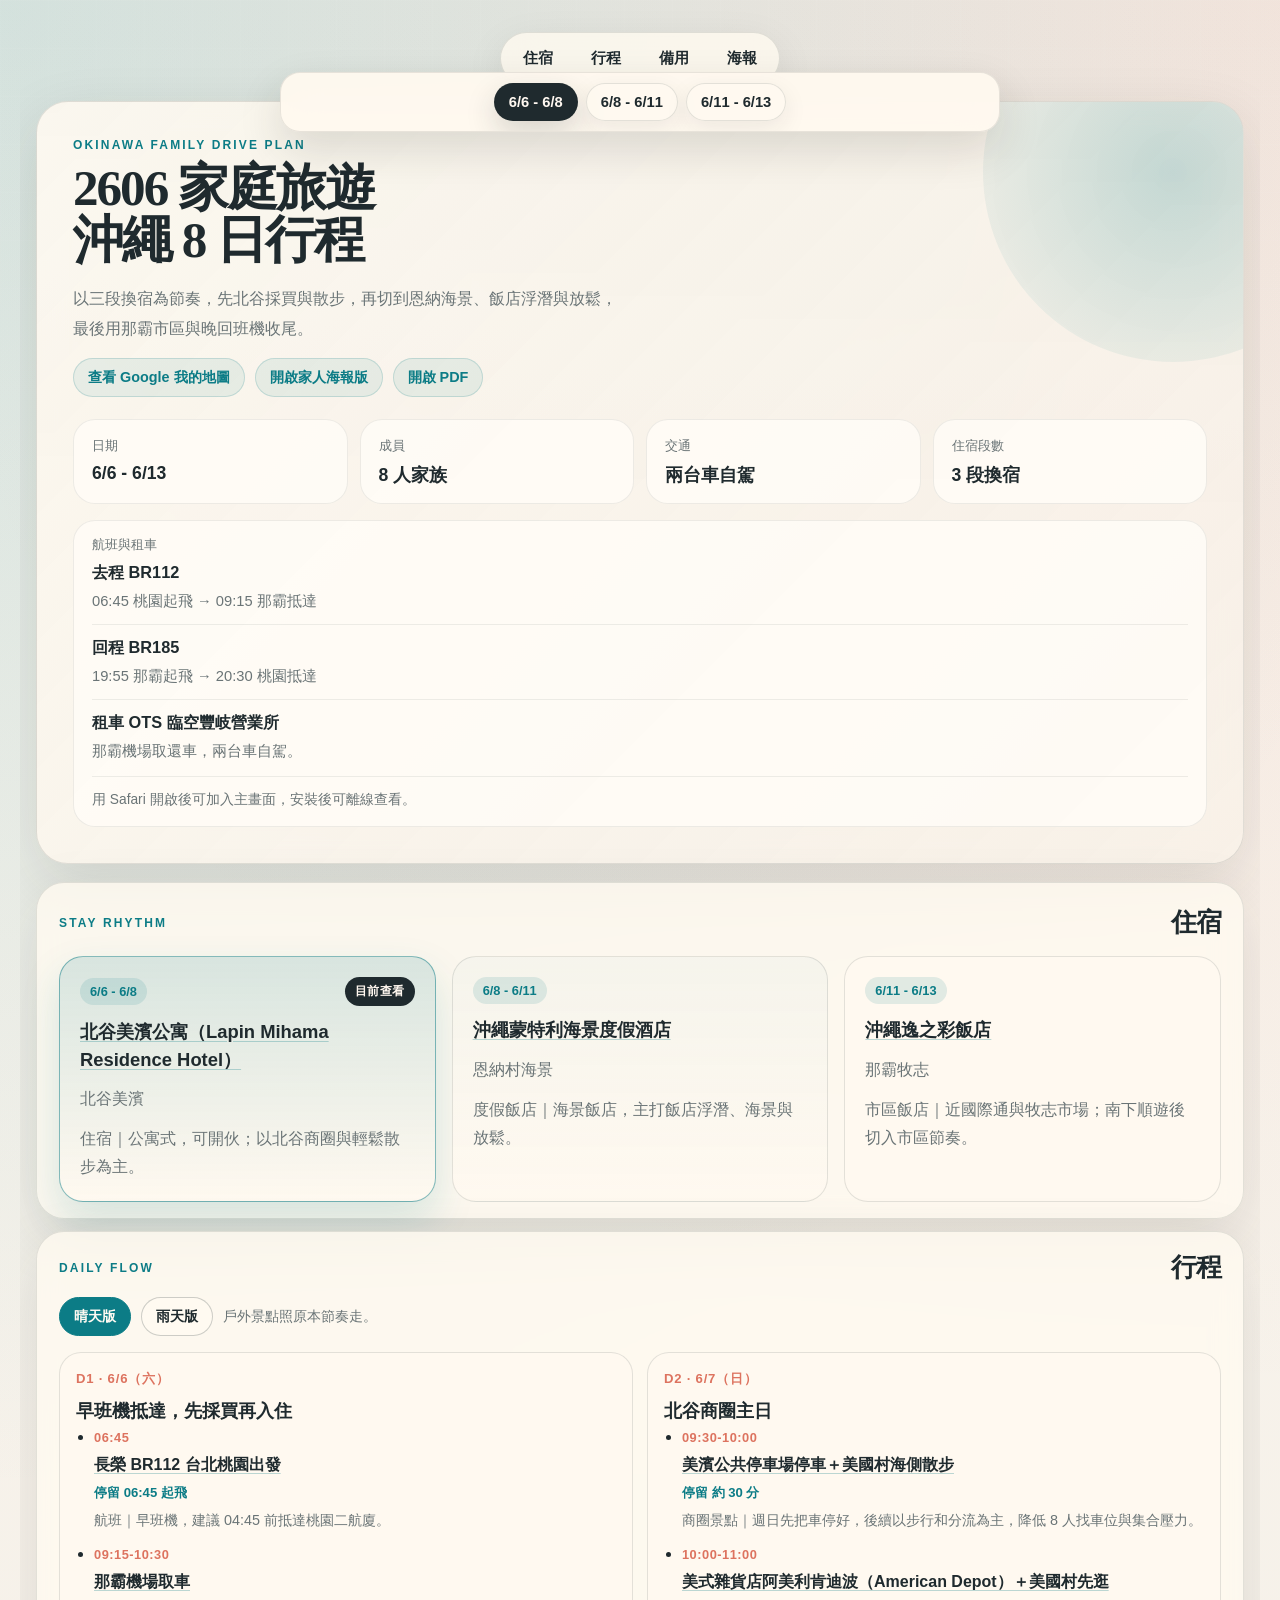
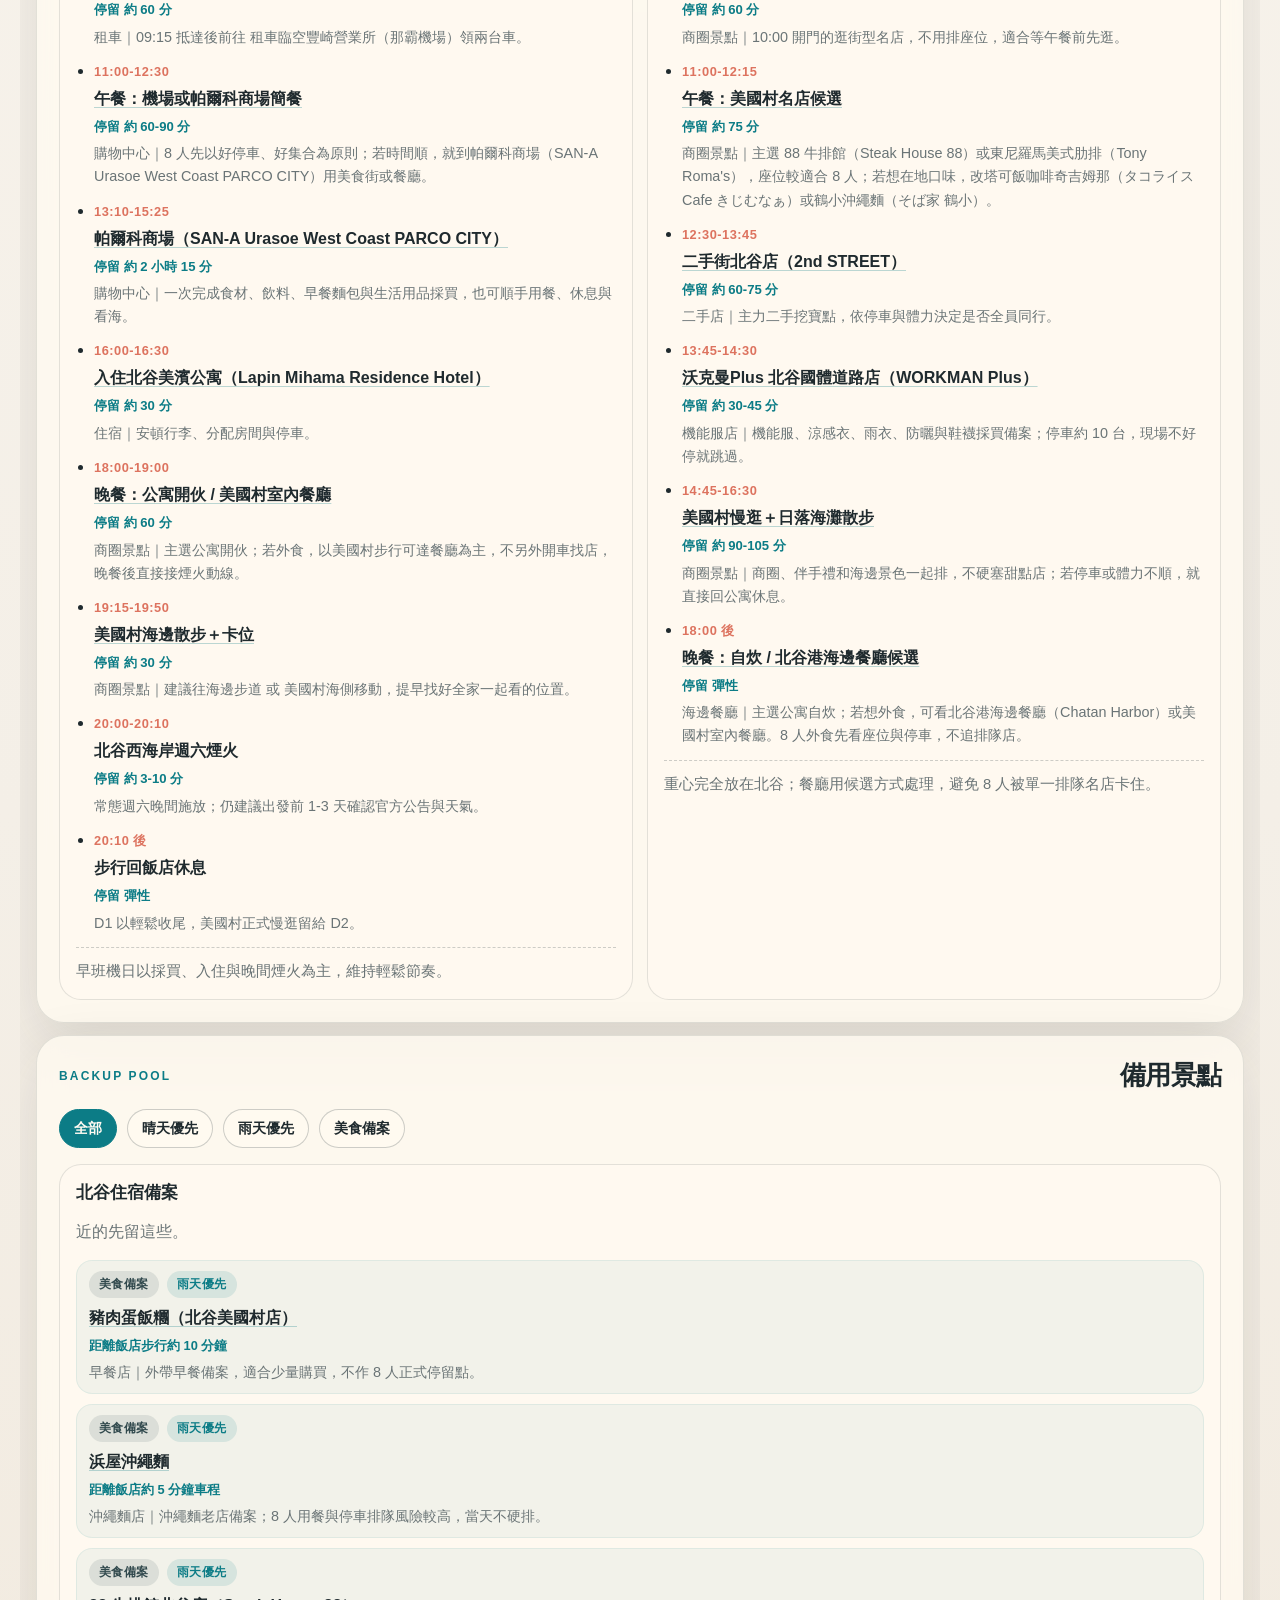
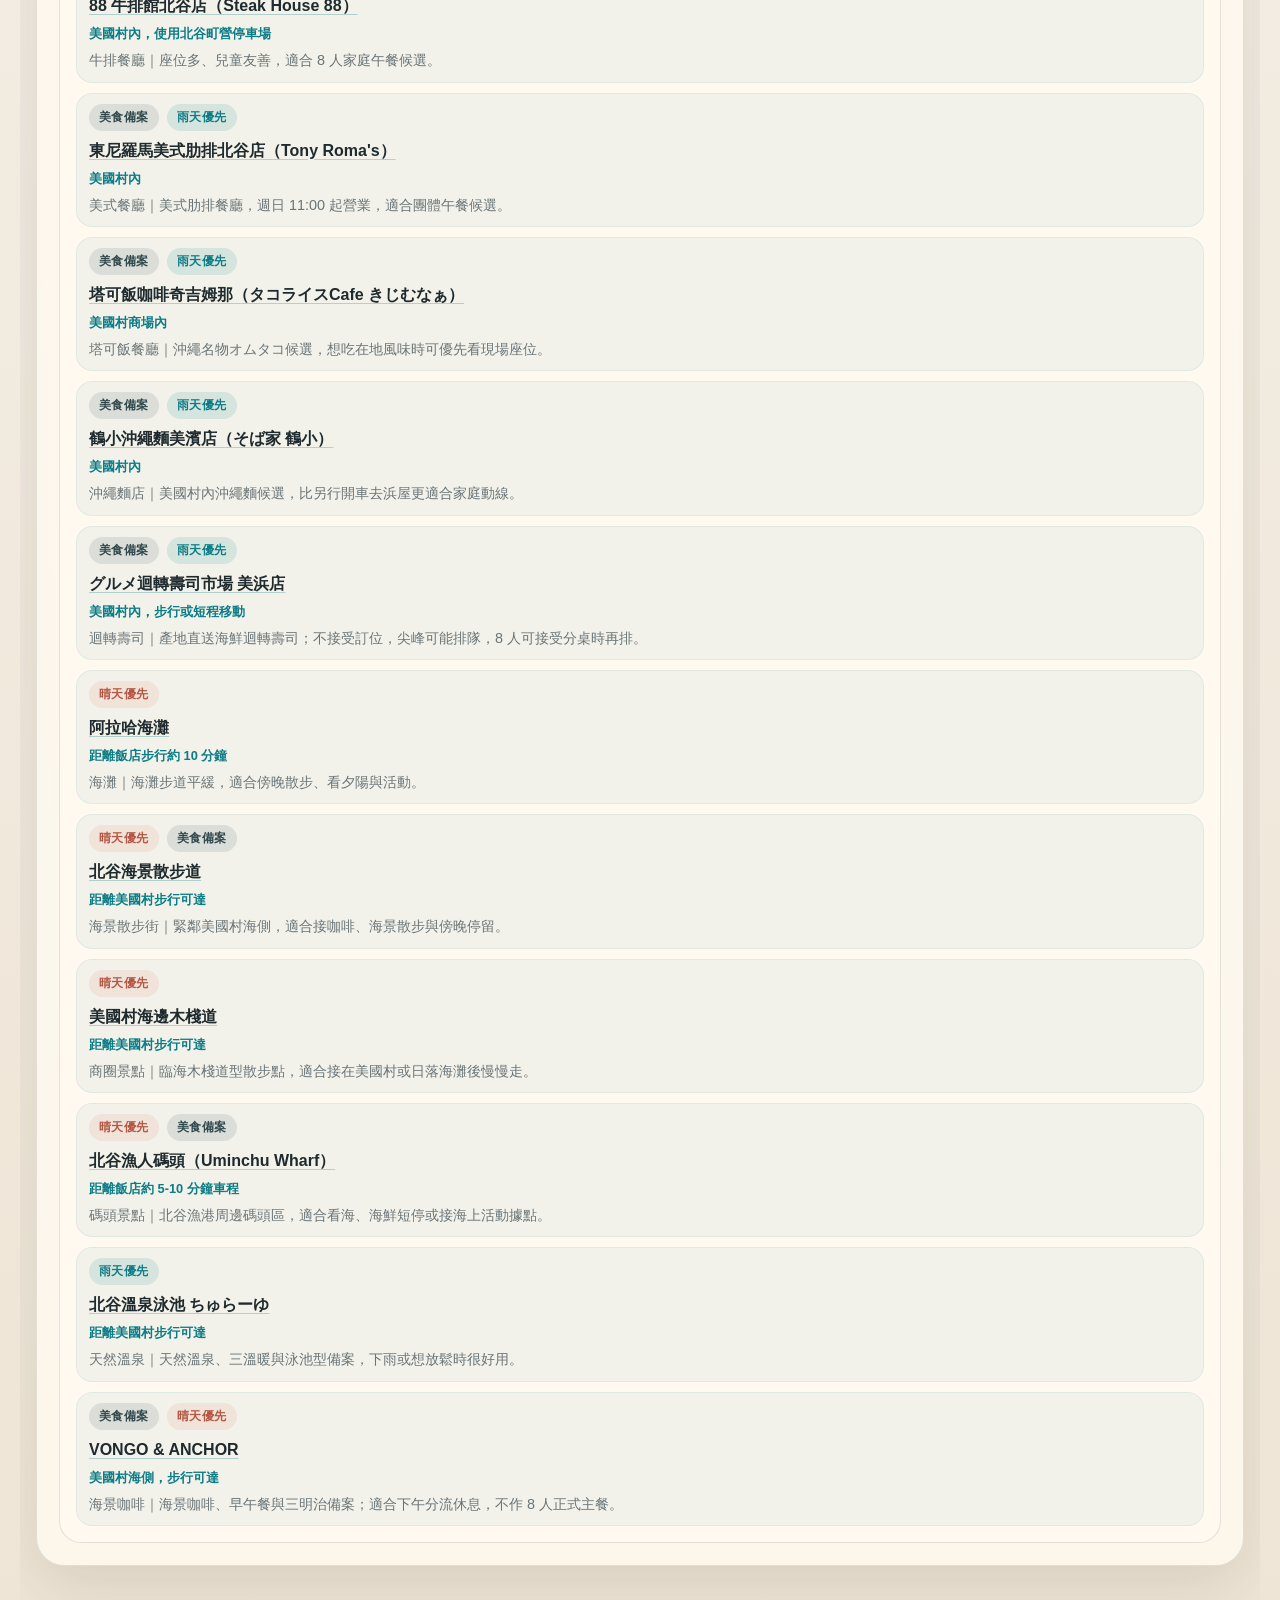
==== index.html @ 63fe34c3 "fix: add donki nago stop" ====
<!doctype html>
<html lang="zh-Hant">
  <head>
    <meta charset="UTF-8" />
    <meta name="viewport" content="width=device-width, initial-scale=1.0" />
    <title>2606 家庭旅遊 沖繩</title>
    <meta
      name="description"
      content="2026/6/6-2026/6/13 沖繩家族旅遊規劃，整理住宿、行程與備用景點。"
    />
    <meta name="theme-color" content="#f4efe7" />
    <meta name="apple-mobile-web-app-capable" content="yes" />
    <meta name="apple-mobile-web-app-status-bar-style" content="default" />
    <meta name="apple-mobile-web-app-title" content="沖繩行程" />
    <link rel="manifest" href="./manifest.webmanifest" />
    <link rel="apple-touch-icon" href="./icons/apple-touch-icon.png" />
    <link rel="icon" type="image/png" sizes="192x192" href="./icons/icon-192.png" />
    <link rel="stylesheet" href="./styles.css?v=2026-06-08-mobile-stays" />
  </head>
  <body>
    <div class="page-shell">
      <nav class="top-nav" aria-label="頁面捷徑">
        <a href="#stays">住宿</a>
        <a href="#schedule">行程</a>
        <a href="#backups">備用</a>
        <a href="./family-share-poster.html" target="_blank" rel="noreferrer">海報</a>
      </nav>

      <header class="hero">
        <div class="hero-copy">
          <p class="eyebrow">OKINAWA FAMILY DRIVE PLAN</p>
          <h1><span class="hero-line">2606 家庭旅遊</span><span class="hero-line">沖繩 8 日行程</span></h1>
          <p class="hero-summary">
            以三段換宿為節奏，先北谷採買與散步，再切到恩納海景、飯店浮潛與放鬆，最後用那霸市區與晚回班機收尾。
          </p>
          <p class="hero-map-link-row">
            <a
              class="hero-map-link"
              href="https://www.google.com/maps/d/u/0/edit?mid=1tjRC0oR0pOcLZ_Uy0OTNPtPiZAqREe4&usp=sharing"
              target="_blank"
              rel="noreferrer"
              >查看 Google 我的地圖</a
            >
            <a class="hero-map-link" href="./family-share-poster.html" target="_blank" rel="noreferrer"
              >開啟家人海報版</a
            >
            <a class="hero-map-link" href="./family-share-poster.pdf" target="_blank" rel="noreferrer"
              >開啟 PDF</a
            >
          </p>
        </div>

        <aside class="hero-panel">
          <div class="hero-stat-grid">
            <article>
              <span class="stat-label">日期</span>
              <strong>6/6 - 6/13</strong>
            </article>
            <article>
              <span class="stat-label">成員</span>
              <strong>8 人家族</strong>
            </article>
            <article>
              <span class="stat-label">交通</span>
              <strong>兩台車自駕</strong>
            </article>
            <article>
              <span class="stat-label">住宿段數</span>
              <strong>3 段換宿</strong>
            </article>
          </div>
          <div class="hero-logistics">
            <article class="hero-logistics-card hero-logistics-card--wide">
              <span class="stat-label">航班與租車</span>
              <div class="hero-flight-stack">
                <div class="hero-flight-line">
                  <strong>去程 BR112</strong>
                  <p>06:45 桃園起飛 → 09:15 那霸抵達</p>
                </div>
                <div class="hero-flight-line">
                  <strong>回程 BR185</strong>
                  <p>19:55 那霸起飛 → 20:30 桃園抵達</p>
                </div>
                <div class="hero-flight-line">
                  <strong>租車 OTS 臨空豐岐營業所</strong>
                  <p>那霸機場取還車，兩台車自駕。</p>
                </div>
              </div>
              <p class="install-status" id="install-status">用 Safari 開啟後可加入主畫面，安裝後可離線查看。</p>
            </article>
          </div>
        </aside>
      </header>

      <main class="content-grid">
        <section class="panel stays-panel" id="stays">
          <div class="section-heading">
            <p class="eyebrow">Stay Rhythm</p>
            <h2>住宿</h2>
          </div>
          <div class="stay-timeline" id="stay-timeline"></div>
        </section>

        <section class="panel schedule-panel" id="schedule">
          <div class="section-heading">
            <p class="eyebrow">Daily Flow</p>
            <h2>行程</h2>
          </div>
          <div class="schedule-mode-bar" id="schedule-mode-bar" aria-label="行程版本切換"></div>
          <div class="day-card-grid" id="day-card-grid"></div>
        </section>

        <section class="panel backup-panel" id="backups">
          <div class="section-heading">
            <p class="eyebrow">Backup Pool</p>
            <h2>備用景點</h2>
          </div>
          <div class="backup-filter-bar" id="backup-filter-bar"></div>
          <div class="backup-grid" id="backup-grid"></div>
        </section>
      </main>
    </div>

    <div class="floating-segment-switcher" id="floating-segment-switcher" aria-label="日期切換"></div>

    <script defer src="./app.js?v=2026-06-08-d4-donki-nago"></script>
  </body>
</html>
---- styles.css ----
:root {
  --bg: #f4efe7;
  --bg-strong: #efe6d8;
  --panel: rgba(255, 250, 241, 0.8);
  --panel-solid: #fff9f0;
  --ink: #1f2a2e;
  --muted: #6a7476;
  --line: rgba(31, 42, 46, 0.12);
  --line-strong: rgba(31, 42, 46, 0.22);
  --accent: #0c7c86;
  --accent-soft: rgba(12, 124, 134, 0.12);
  --coral: #dd735f;
  --sand: #c29f66;
  --shadow: 0 20px 60px rgba(39, 41, 35, 0.12);
}

* {
  box-sizing: border-box;
}

html {
  scroll-behavior: smooth;
  overflow-x: hidden;
}

body {
  margin: 0;
  font-family: "PingFang TC", "Noto Sans TC", "Microsoft JhengHei", sans-serif;
  color: var(--ink);
  background:
    radial-gradient(circle at top left, rgba(12, 124, 134, 0.16), transparent 30%),
    radial-gradient(circle at top right, rgba(221, 115, 95, 0.12), transparent 28%),
    linear-gradient(180deg, #faf6ef 0%, #f4efe7 50%, #efe5d6 100%);
  min-height: 100vh;
  overflow-x: hidden;
}

body::before {
  content: "";
  position: fixed;
  inset: 0;
  pointer-events: none;
  background-image:
    linear-gradient(rgba(255, 255, 255, 0.15) 1px, transparent 1px),
    linear-gradient(90deg, rgba(255, 255, 255, 0.12) 1px, transparent 1px);
  background-size: 48px 48px;
  mask-image: linear-gradient(180deg, rgba(0, 0, 0, 0.35), transparent 85%);
}

.page-shell {
  width: 100%;
  max-width: 1240px;
  margin: 0 auto;
  padding: 32px 16px 56px;
  overflow-x: clip;
}

.top-nav {
  position: sticky;
  top: 12px;
  z-index: 12;
  display: flex;
  gap: 10px;
  width: fit-content;
  margin: 0 auto 16px;
  padding: 8px;
  border-radius: 999px;
  border: 1px solid var(--line);
  background: rgba(255, 250, 241, 0.8);
  box-shadow: 0 12px 40px rgba(39, 41, 35, 0.08);
  backdrop-filter: blur(18px);
}

.top-nav a {
  text-decoration: none;
  color: var(--ink);
  font-size: 0.92rem;
  font-weight: 700;
}

.top-nav a {
  padding: 8px 14px;
  border-radius: 999px;
}

.top-nav a:hover,
.top-nav a:focus-visible {
  background: rgba(12, 124, 134, 0.1);
  outline: none;
}

.hero,
.panel {
  border: 1px solid var(--line);
  box-shadow: var(--shadow);
  backdrop-filter: blur(14px);
  min-width: 0;
}

.hero {
  display: grid;
  grid-template-columns: 1fr;
  gap: 22px;
  padding: 36px;
  border-radius: 32px;
  background:
    linear-gradient(135deg, rgba(255, 249, 240, 0.92), rgba(248, 241, 232, 0.8)),
    linear-gradient(180deg, rgba(12, 124, 134, 0.08), transparent 60%);
  position: relative;
  overflow: hidden;
}

.hero-copy {
  position: relative;
  z-index: 1;
  max-width: 860px;
}

.hero::after {
  content: "";
  position: absolute;
  width: 380px;
  height: 380px;
  right: -120px;
  top: -120px;
  border-radius: 999px;
  background: radial-gradient(circle, rgba(12, 124, 134, 0.22), rgba(12, 124, 134, 0));
}

.eyebrow {
  margin: 0 0 10px;
  font-size: 12px;
  letter-spacing: 0.18em;
  text-transform: uppercase;
  color: var(--accent);
  font-weight: 700;
}

.hero h1,
.section-heading h2 {
  margin: 0;
  font-family: "Baskerville", "Times New Roman", "Noto Serif TC", serif;
}

.hero h1 {
  font-size: clamp(2.5rem, 4vw, 4.6rem);
  line-height: 1.02;
  letter-spacing: -0.04em;
  max-width: none;
}

.hero-line {
  display: block;
  white-space: nowrap;
}

.hero-summary {
  margin: 18px 0 0;
  max-width: 34rem;
  color: var(--muted);
  font-size: 1rem;
  line-height: 1.85;
}

.hero-panel {
  position: relative;
  z-index: 1;
  display: grid;
  gap: 16px;
  min-width: 0;
}

.hero-stat-grid {
  display: grid;
  grid-template-columns: repeat(4, minmax(0, 1fr));
  gap: 12px;
}

.hero-logistics {
  display: grid;
  grid-template-columns: 1fr;
  gap: 12px;
}

.hero-stat-grid article {
  padding: 18px 18px 16px;
  border-radius: 22px;
  background: rgba(255, 252, 246, 0.88);
  border: 1px solid rgba(31, 42, 46, 0.08);
}

.hero-logistics-card {
  padding: 16px 18px 15px;
  border-radius: 22px;
  background: rgba(255, 252, 246, 0.88);
  border: 1px solid rgba(31, 42, 46, 0.08);
}

.hero-logistics-card--wide {
  grid-column: 1 / -1;
}

.hero-logistics-card strong {
  display: block;
  margin-bottom: 6px;
  font-size: 1.02rem;
}

.hero-logistics-card p {
  margin: 0;
  color: var(--muted);
  line-height: 1.5;
  font-size: 0.92rem;
}

.install-status {
  margin-top: 14px !important;
  padding-top: 12px;
  border-top: 1px solid rgba(31, 42, 46, 0.08);
  font-size: 0.86rem !important;
  line-height: 1.6 !important;
}

.hero-map-link-row {
  margin: 14px 0 0 !important;
  display: flex;
  flex-wrap: wrap;
  gap: 10px;
}

.hero-map-link {
  display: inline-flex;
  align-items: center;
  padding: 10px 14px;
  border-radius: 999px;
  border: 1px solid rgba(12, 124, 134, 0.18);
  background: rgba(12, 124, 134, 0.08);
  color: var(--accent);
  text-decoration: none;
  font-size: 0.9rem;
  font-weight: 800;
  line-height: 1.2;
}

.hero-map-link:hover,
.hero-map-link:focus-visible {
  background: rgba(12, 124, 134, 0.14);
  border-color: rgba(12, 124, 134, 0.32);
  outline: none;
}

.hero-flight-stack {
  display: grid;
  gap: 12px;
}

.hero-flight-line + .hero-flight-line {
  padding-top: 12px;
  border-top: 1px solid rgba(31, 42, 46, 0.08);
}

.stat-label {
  display: block;
  font-size: 0.8rem;
  color: var(--muted);
  margin-bottom: 8px;
}

.hero-stat-grid strong {
  font-size: 1.1rem;
}

.content-grid {
  display: grid;
  grid-template-columns: 1.05fr 0.95fr;
  gap: 12px;
  margin-top: 18px;
  min-width: 0;
}

.panel {
  background: var(--panel);
  border-radius: 28px;
  padding: 22px;
}

.stays-panel,
.schedule-panel,
.backup-panel {
  grid-column: 1 / -1;
}

.stays-panel {
  padding-bottom: 16px;
}

.schedule-panel {
  padding-top: 18px;
}

.section-heading {
  display: flex;
  align-items: end;
  justify-content: space-between;
  gap: 20px;
  margin-bottom: 16px;
  min-width: 0;
}

.section-heading h2 {
  font-size: clamp(1.5rem, 2vw, 2.25rem);
  letter-spacing: -0.03em;
  min-width: 0;
}

.stay-timeline {
  display: grid;
  grid-template-columns: repeat(auto-fit, minmax(240px, 1fr));
  gap: 16px;
}

.stay-card,
.day-card {
  background: var(--panel-solid);
  border: 1px solid var(--line);
  min-width: 0;
}

.stay-card {
  min-height: 220px;
  padding: 20px;
  border-radius: 24px;
  display: grid;
  gap: 12px;
  align-content: start;
  cursor: pointer;
  transition: transform 180ms ease, border-color 180ms ease, box-shadow 180ms ease, background-color 180ms ease;
  position: relative;
}

.stay-card:nth-child(2) {
  background:
    linear-gradient(180deg, rgba(12, 124, 134, 0.04), rgba(255, 249, 240, 0.96)),
    var(--panel-solid);
}

.stay-card:hover,
.stay-card:focus-visible {
  transform: translateY(-2px);
  border-color: rgba(12, 124, 134, 0.28);
  box-shadow: 0 14px 32px rgba(39, 41, 35, 0.08);
  outline: none;
}

.stay-card.is-active {
  border-color: rgba(12, 124, 134, 0.5);
  box-shadow: 0 18px 40px rgba(12, 124, 134, 0.16);
  background:
    linear-gradient(180deg, rgba(12, 124, 134, 0.16), rgba(255, 249, 240, 0.99)),
    var(--panel-solid);
}

.stay-card-topline {
  display: flex;
  align-items: center;
  justify-content: space-between;
  gap: 10px;
}

.stay-day {
  display: inline-flex;
  align-items: center;
  width: fit-content;
  padding: 6px 10px;
  border-radius: 999px;
  background: var(--accent-soft);
  color: var(--accent);
  font-weight: 800;
  font-size: 0.8rem;
}

.stay-active-badge {
  display: inline-flex;
  align-items: center;
  padding: 6px 10px;
  border-radius: 999px;
  background: var(--ink);
  color: #fff7ef;
  font-size: 0.76rem;
  font-weight: 800;
  letter-spacing: 0.04em;
}

.stay-card h3,
.day-card h3 {
  margin: 0;
  font-size: 1.15rem;
}

.stay-subtitle,
.day-card p {
  margin: 0;
  color: var(--muted);
  line-height: 1.75;
}

.place-text,
.place-link {
  display: inline-flex;
  width: fit-content;
  align-items: center;
  gap: 8px;
  color: var(--ink);
  font-weight: 700;
  text-decoration: none;
  line-height: 1.5;
}

.place-link {
  text-decoration: underline;
  text-decoration-color: rgba(12, 124, 134, 0.28);
  text-underline-offset: 3px;
}

.inline-link {
  color: var(--accent);
  text-decoration: underline;
  text-decoration-color: rgba(12, 124, 134, 0.3);
  text-underline-offset: 3px;
}

.day-card ul {
  margin: 0;
  padding-left: 18px;
  color: var(--ink);
  line-height: 1.8;
}

.day-card li {
  margin-bottom: 8px;
}

.day-card li:last-child {
  margin-bottom: 0;
}

.itinerary-item {
  display: grid;
  gap: 4px;
}

.item-time {
  color: var(--coral);
  font-size: 0.8rem;
  font-weight: 800;
  letter-spacing: 0.04em;
}

.item-duration {
  color: var(--accent);
  font-size: 0.82rem;
  font-weight: 700;
}

.item-desc {
  color: var(--muted);
  font-size: 0.9rem;
  line-height: 1.6;
}

.route-item,
.day-card {
  border-radius: 22px;
  padding: 16px;
}


.route-item strong {
  display: block;
  margin-bottom: 10px;
  font-size: 1rem;
}

.day-card-grid {
  display: grid;
  grid-template-columns: repeat(2, minmax(0, 1fr));
  gap: 14px;
}

.schedule-mode-bar {
  display: flex;
  flex-wrap: wrap;
  align-items: center;
  gap: 10px;
  margin: -4px 0 16px;
}

.schedule-mode-button {
  padding: 9px 14px;
  border-radius: 999px;
  border: 1px solid var(--line-strong);
  background: rgba(255, 250, 241, 0.82);
  color: var(--ink);
  font: inherit;
  font-size: 0.9rem;
  font-weight: 700;
  cursor: pointer;
}

.schedule-mode-button.is-active {
  background: var(--accent);
  border-color: var(--accent);
  color: #fffaf2;
}

.schedule-mode-note {
  color: var(--muted);
  font-size: 0.88rem;
  line-height: 1.5;
}

.floating-segment-switcher {
  position: fixed;
  left: 50%;
  top: 72px;
  transform: translateX(-50%);
  z-index: 26;
  display: flex;
  justify-content: center;
  gap: 8px;
  overflow-x: auto;
  width: min(720px, calc(100vw - 32px));
  padding: 10px;
  margin: 0;
  border-radius: 20px;
  border: 1px solid rgba(31, 42, 46, 0.1);
  background: rgba(255, 249, 240, 0.94);
  box-shadow: 0 18px 44px rgba(39, 41, 35, 0.14);
  backdrop-filter: blur(18px);
  scrollbar-width: none;
}

.floating-segment-switcher::-webkit-scrollbar {
  display: none;
}

.floating-segment-button {
  flex: 0 0 auto;
  border: 1px solid rgba(31, 42, 46, 0.12);
  background: rgba(255, 250, 241, 0.94);
  color: var(--ink);
  border-radius: 999px;
  padding: 10px 14px;
  font-size: 0.92rem;
  font-weight: 800;
  line-height: 1.1;
  white-space: nowrap;
  box-shadow: 0 8px 24px rgba(39, 41, 35, 0.08);
}

.floating-segment-button.is-active {
  background: var(--ink);
  color: #fff8f1;
  border-color: rgba(31, 42, 46, 0.45);
  box-shadow: 0 12px 30px rgba(31, 42, 46, 0.18);
}

.day-tag {
  display: inline-block;
  margin-bottom: 10px;
  font-size: 0.82rem;
  font-weight: 800;
  color: var(--coral);
  letter-spacing: 0.06em;
}

.day-card footer {
  margin-top: 12px;
  padding-top: 12px;
  border-top: 1px dashed var(--line-strong);
  color: var(--muted);
  line-height: 1.6;
  font-size: 0.92rem;
}

.backup-grid {
  display: grid;
  grid-template-columns: repeat(auto-fit, minmax(280px, 1fr));
  gap: 14px;
}

.backup-filter-bar {
  display: flex;
  flex-wrap: wrap;
  gap: 10px;
  margin-bottom: 16px;
}

.backup-filter-button {
  padding: 9px 14px;
  border-radius: 999px;
  border: 1px solid var(--line-strong);
  background: rgba(255, 250, 241, 0.82);
  color: var(--ink);
  font: inherit;
  font-size: 0.9rem;
  font-weight: 700;
  cursor: pointer;
}

.backup-filter-button.is-active {
  background: var(--accent);
  border-color: var(--accent);
  color: #fffaf2;
}

.backup-day-card {
  display: flex;
  flex-direction: column;
  align-items: stretch;
  gap: 14px;
  padding: 16px;
  border-radius: 22px;
  border: 1px solid var(--line);
  background: var(--panel-solid);
  min-width: 0;
}

.backup-day-card h3 {
  margin: 0;
  font-size: 1.05rem;
}

.backup-day-card p {
  margin: 0;
  color: var(--muted);
  line-height: 1.7;
}

.backup-place-list {
  display: grid;
  gap: 10px;
}

.backup-place {
  padding: 10px 12px;
  border-radius: 16px;
  background: rgba(12, 124, 134, 0.05);
  border: 1px solid rgba(12, 124, 134, 0.08);
}

.backup-badges {
  display: flex;
  flex-wrap: wrap;
  gap: 8px;
  margin-bottom: 8px;
}

.backup-badge {
  display: inline-flex;
  align-items: center;
  padding: 5px 10px;
  border-radius: 999px;
  font-size: 0.75rem;
  font-weight: 800;
  letter-spacing: 0.04em;
}

.backup-badge--sunny {
  background: rgba(221, 115, 95, 0.12);
  color: #b55643;
}

.backup-badge--rainy {
  background: rgba(12, 124, 134, 0.12);
  color: var(--accent);
}

.backup-badge--shopping {
  background: rgba(194, 159, 102, 0.16);
  color: #8a6a35;
}

.backup-badge--food {
  background: rgba(53, 79, 82, 0.12);
  color: #31494d;
}

.backup-place strong {
  display: block;
  margin-bottom: 5px;
  font-size: 0.96rem;
}

.backup-meta {
  margin-top: 8px;
  margin-bottom: 6px;
  color: var(--accent);
  font-size: 0.8rem;
  font-weight: 700;
}

.backup-desc {
  color: var(--muted);
  font-size: 0.9rem;
  line-height: 1.55;
}

@media (max-width: 980px) {
  .hero,
  .content-grid,
  .day-card-grid {
    grid-template-columns: 1fr;
  }

  .top-nav {
    display: none;
  }

  .hero {
    padding: 28px 22px;
  }

  .panel {
    padding: 18px 14px;
  }

  .section-heading {
    flex-direction: column;
    align-items: flex-start;
    gap: 8px;
  }

  .hero h1 {
    max-width: none;
  }

  .hero-line {
    white-space: normal;
  }

  .hero-stat-grid {
    grid-template-columns: 1fr 1fr;
  }

  .day-card {
    padding: 14px;
  }

  .day-card h3 {
    font-size: 1.02rem;
    line-height: 1.4;
  }

  .page-shell {
    padding: 18px 10px 112px;
  }

  .backup-day-card,
  .route-item {
    padding: 14px;
    border-radius: 18px;
  }

  .backup-grid,
  .day-card-grid,
  .stay-timeline {
    gap: 12px;
  }
}

@media (max-width: 640px) {
  .page-shell {
    padding: 14px 8px 112px;
  }

  .floating-segment-switcher {
    width: calc(100vw - 16px);
    top: 10px;
  }

  .hero {
    padding: 22px 16px;
    border-radius: 28px;
    gap: 18px;
  }

  .hero h1 {
    font-size: clamp(2rem, 11vw, 3.2rem);
    line-height: 1.04;
  }

  .backup-filter-button {
    max-width: 100%;
  }

  .hero-stat-grid {
    grid-template-columns: 1fr;
  }

  .hero-logistics {
    grid-template-columns: 1fr;
  }

  .stays-panel {
    display: block;
  }

  .stay-card {
    min-height: auto;
    padding: 16px;
    border-radius: 18px;
  }

  .hero-stat-grid article {
    padding: 16px 16px 14px;
    border-radius: 20px;
  }

  .hero-logistics-card {
    padding: 16px 16px 14px;
    border-radius: 20px;
  }

  .section-heading h2 {
    font-size: clamp(1.55rem, 8vw, 2rem);
    line-height: 1.1;
  }

  .stay-timeline,
  .backup-grid {
    grid-template-columns: 1fr;
  }
}

@media (prefers-reduced-motion: reduce) {
  html {
    scroll-behavior: auto;
  }

  *,
  *::before,
  *::after {
    transition: none !important;
    animation: none !important;
  }
}
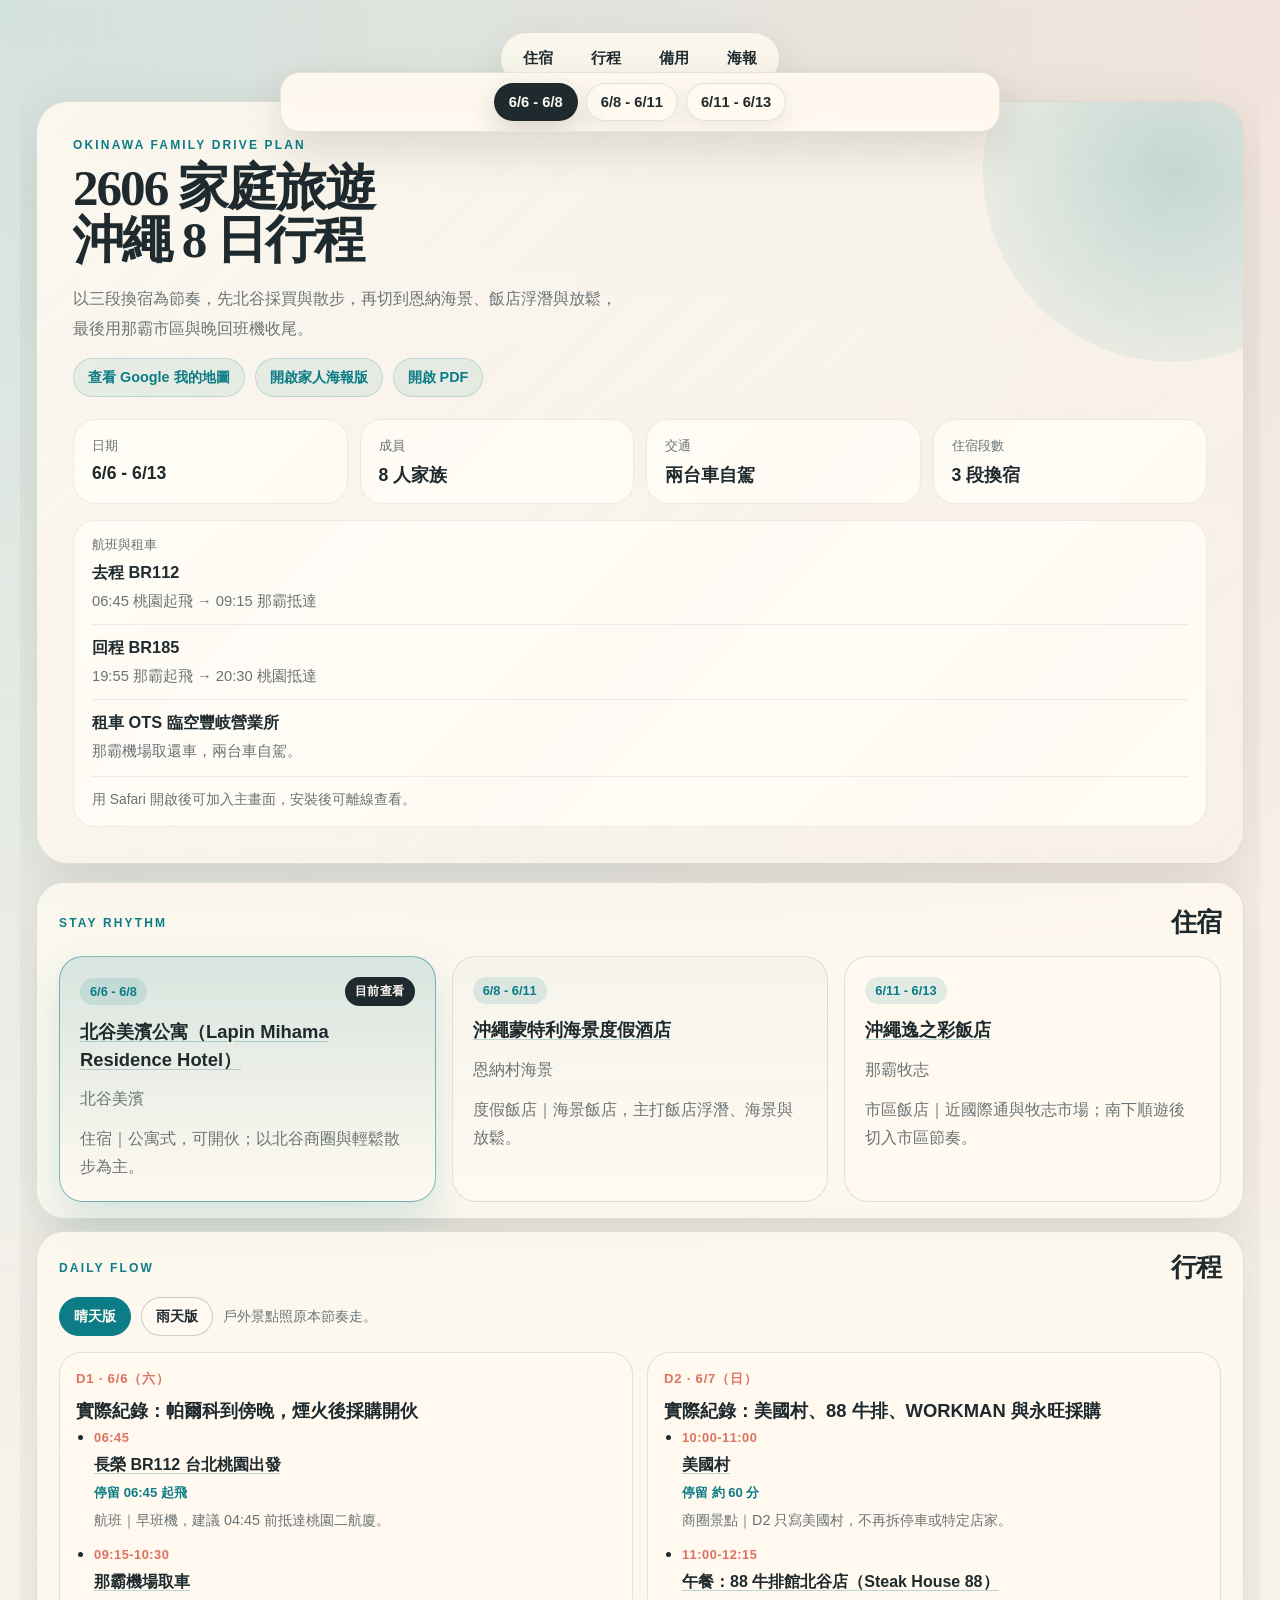
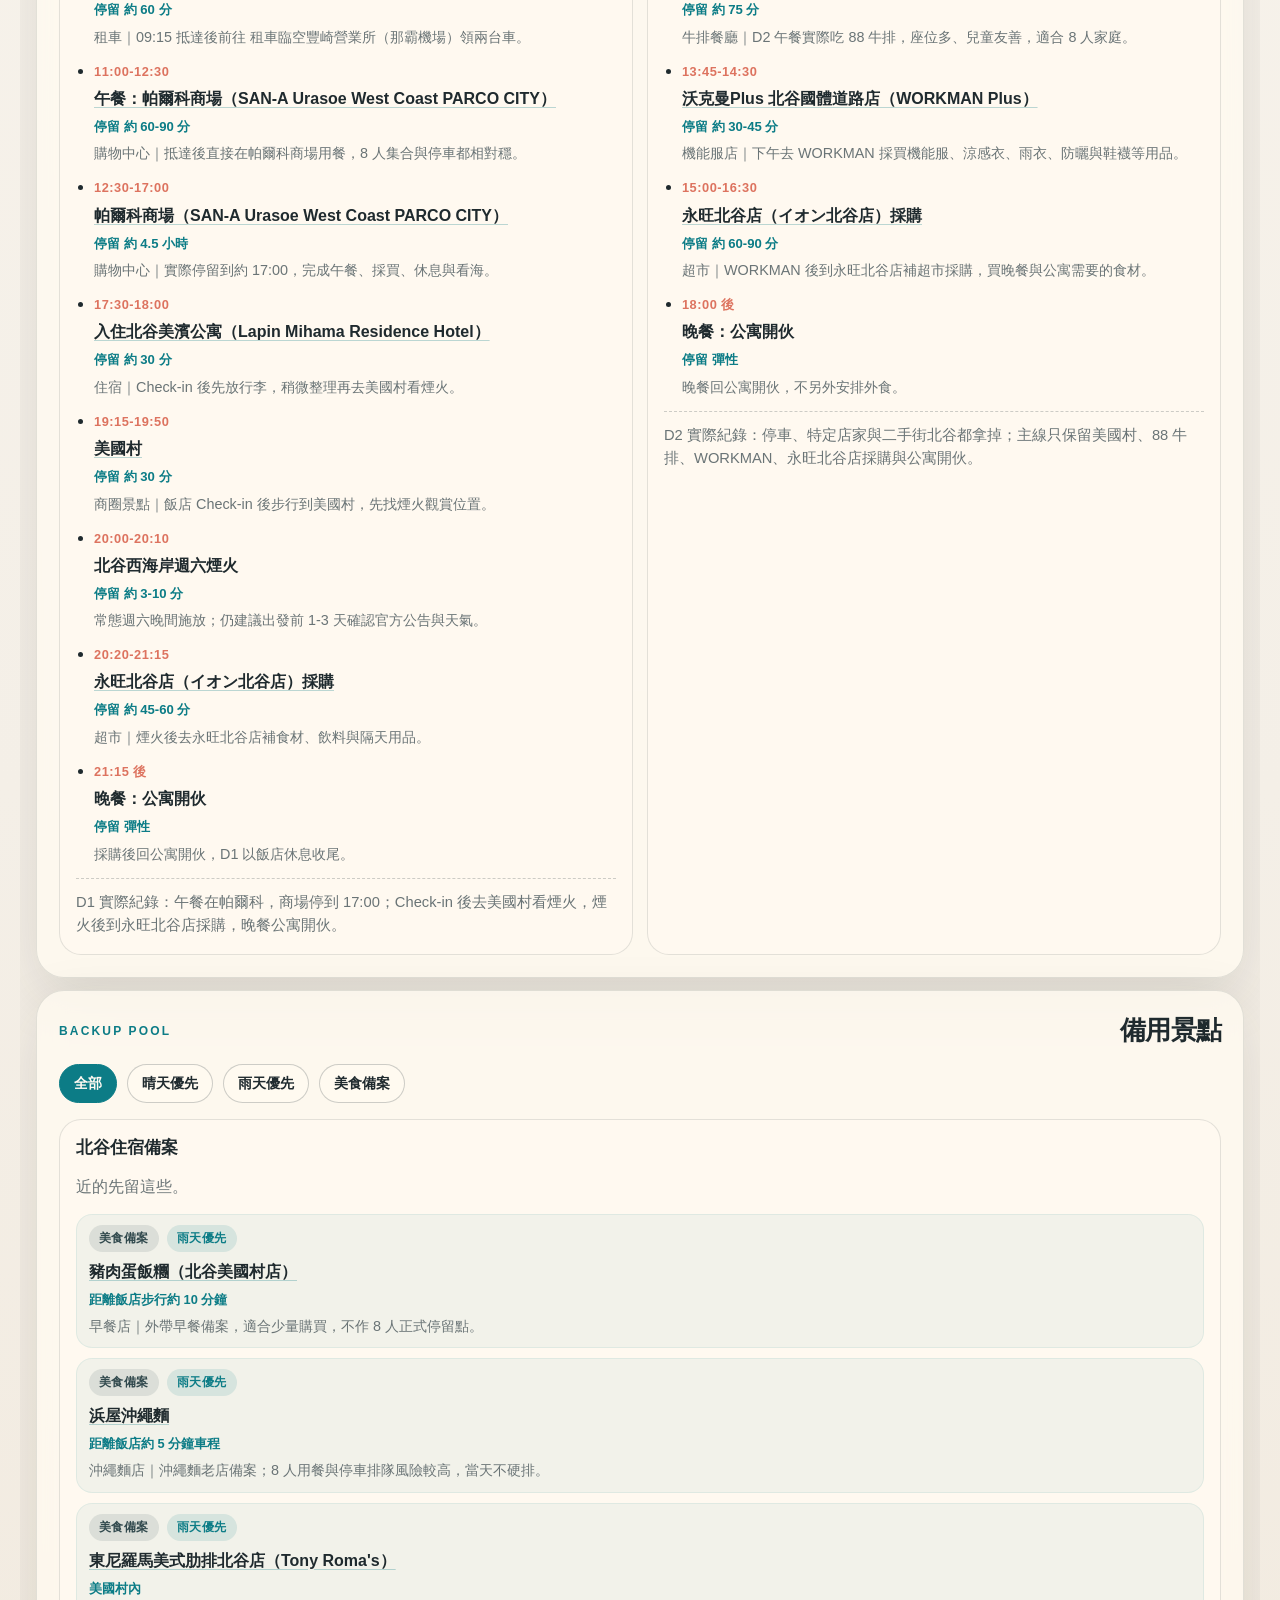
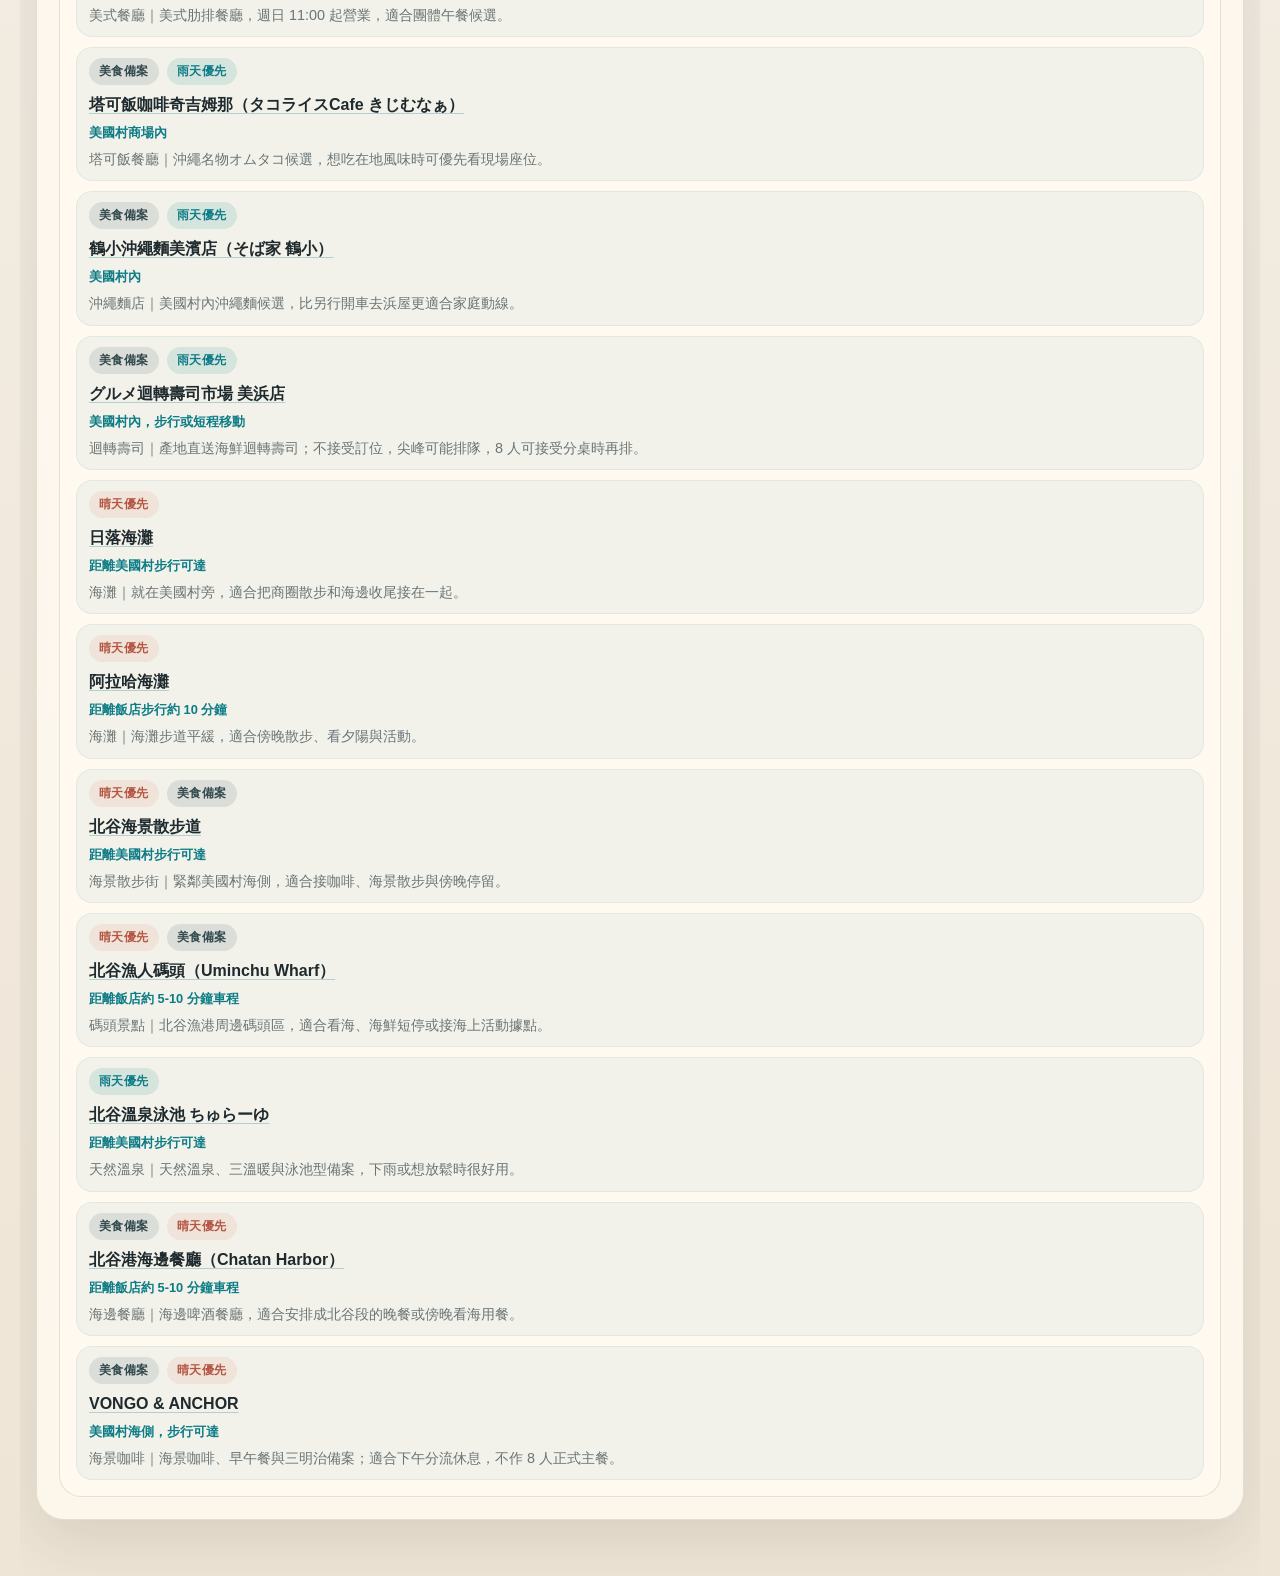
==== commit 7d0374eb: "fix: update d1 d2 actual itinerary" ====
--- a/index.html
+++ b/index.html
@@ -123,6 +123,6 @@
 
     <div class="floating-segment-switcher" id="floating-segment-switcher" aria-label="日期切換"></div>
 
-    <script defer src="./app.js?v=2026-06-08-d4-donki-nago"></script>
+    <script defer src="./app.js?v=2026-06-11-d1-d2-actual"></script>
   </body>
 </html>
